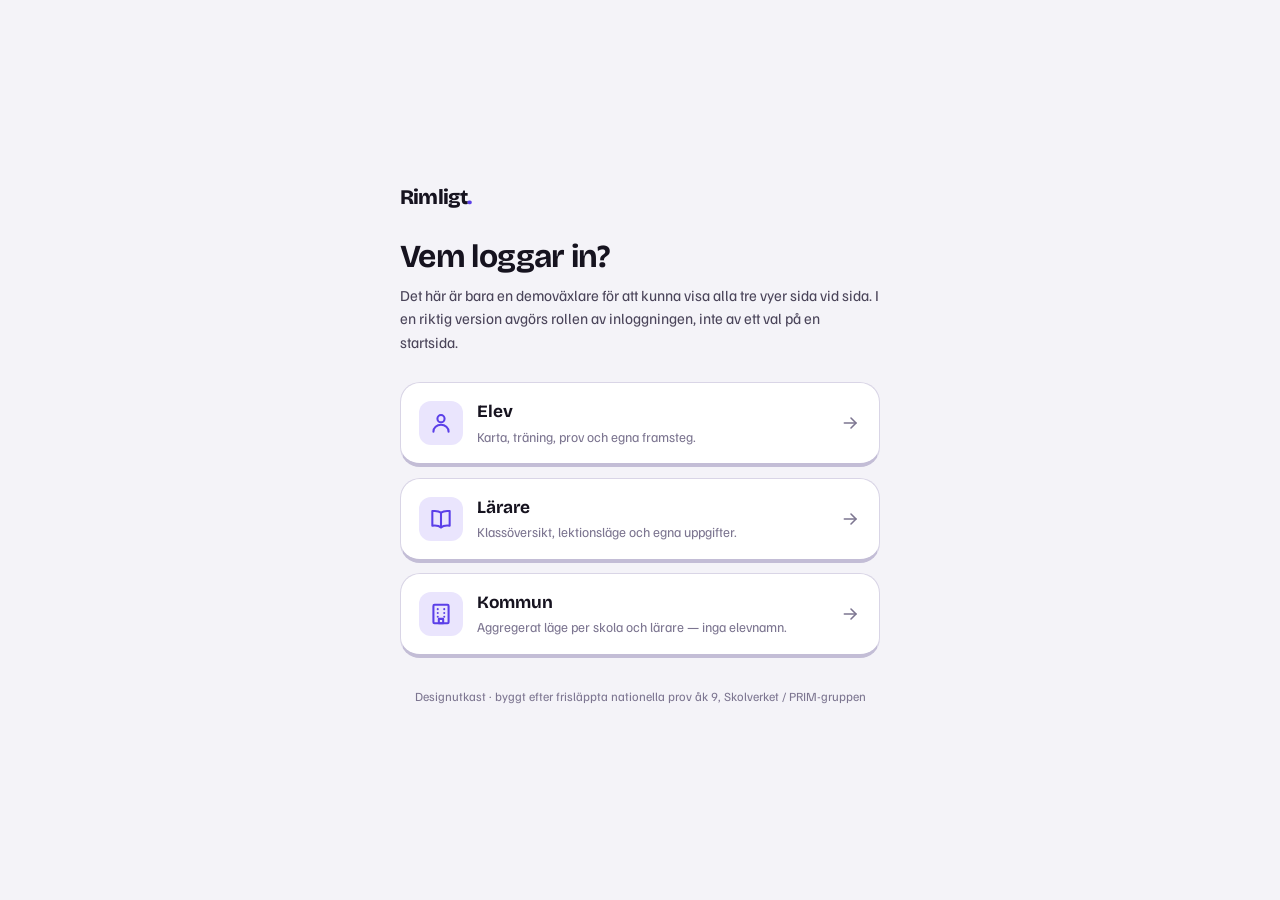
==== index.html @ 4324af22 "Initial commit: Rimligt — matteapp för åk 7–9 (designutkast) Tre separata mini-appar (elev/lärare/ko" ====
<!DOCTYPE html>
<html lang="sv">
<head>
<meta charset="utf-8">
<meta name="viewport" content="width=device-width, initial-scale=1, viewport-fit=cover">
<meta name="description" content="Rimligt — matteapp för åk 7–9, kopplad till Lgr22. Designutkast.">
<meta name="color-scheme" content="light dark">
<title>Rimligt — välj vy</title>

<link rel="preconnect" href="https://fonts.googleapis.com">
<link rel="preconnect" href="https://fonts.gstatic.com" crossorigin>
<link rel="stylesheet" href="https://fonts.googleapis.com/css2?family=Bricolage+Grotesque:opsz,wght@12..96,600;12..96,700;12..96,800&family=Familjen+Grotesk:wght@400;500;600;700&family=JetBrains+Mono:wght@400;700&display=swap">

<link rel="stylesheet" href="css/stil.css">
<link rel="icon" href="data:image/svg+xml,<svg xmlns='http://www.w3.org/2000/svg' viewBox='0 0 100 100'><text y='.9em' font-size='90'>🧮</text></svg>">
</head>
<body>

<div class="hub">
  <div class="hub-inner">
    <div class="hub-markesnamn">Rimligt<i>.</i></div>
    <h1 class="hub-rubrik">Vem loggar in?</h1>
    <p class="hub-under">
      Det här är bara en demoväxlare för att kunna visa alla tre vyer sida vid sida.
      I en riktig version avgörs rollen av inloggningen, inte av ett val på en startsida.
    </p>

    <div class="hub-kort">
      <a class="hub-lank" href="elev/">
        <span class="hub-ikon" id="ik-elev"></span>
        <span class="hub-txt">
          <b>Elev</b>
          <small>Karta, träning, prov och egna framsteg.</small>
        </span>
        <span class="hub-pil" id="ik-pil-1"></span>
      </a>
      <a class="hub-lank" href="larare/">
        <span class="hub-ikon" id="ik-larare"></span>
        <span class="hub-txt">
          <b>Lärare</b>
          <small>Klassöversikt, lektionsläge och egna uppgifter.</small>
        </span>
        <span class="hub-pil" id="ik-pil-2"></span>
      </a>
      <a class="hub-lank" href="kommun/">
        <span class="hub-ikon" id="ik-kommun"></span>
        <span class="hub-txt">
          <b>Kommun</b>
          <small>Aggregerat läge per skola och lärare — inga elevnamn.</small>
        </span>
        <span class="hub-pil" id="ik-pil-3"></span>
      </a>
    </div>

    <p class="hub-fotnot">Designutkast · byggt efter frisläppta nationella prov åk 9, Skolverket / PRIM-gruppen</p>
  </div>
</div>

<script src="js/ikoner.js"></script>
<script>
  document.getElementById('ik-elev').append(ikon('anvandare', 26));
  document.getElementById('ik-larare').append(ikon('bok', 26));
  document.getElementById('ik-kommun').append(ikon('byggnad', 26));
  ['ik-pil-1','ik-pil-2','ik-pil-3'].forEach(id => document.getElementById(id).append(ikon('pilHoger', 20)));
</script>
</body>
</html>
---- css/stil.css ----
/* ==========================================================================
   RIMLIGT — utseende
   Allt färg- och formspråk styrs av variablerna längst upp. Vill du ändra
   känslan: ändra --primar och --radie, så följer resten med.
   ========================================================================== */

:root{
  /* ljust tema */
  --bg:#F4F3F8;
  --yta:#FFFFFF;
  --yta-2:#ECEAF4;
  --yta-3:#DFDCEC;
  --text:#16131F;
  --text-2:#4A4459;
  --text-3:#7C7590;
  --linje:#D9D5E6;
  --linje-stark:#C3BDD6;

  --primar:#5B3FE8;
  --primar-djup:#3B22B8;
  --primar-mjuk:#EAE5FD;
  --primar-text:#FFFFFF;

  --ratt:#0FA97A;
  --ratt-djup:#0A7D59;
  --ratt-mjuk:#DCF6EE;

  --fel:#E8365C;
  --fel-djup:#B4213F;
  --fel-mjuk:#FDE4EA;

  --guld:#F0A317;
  --guld-mjuk:#FDF0D9;

  --radie:20px;
  --radie-s:12px;
  --knapp-djup:4px;

  --display:"Bricolage Grotesque","Familjen Grotesk",system-ui,sans-serif;
  --ui:"Familjen Grotesk",system-ui,-apple-system,"Segoe UI",sans-serif;
  --mono:"JetBrains Mono",ui-monospace,Consolas,monospace;
}

@media (prefers-color-scheme:dark){
  :root:not([data-tema="ljust"]){
    --bg:#0E0C16;
    --yta:#191527;
    --yta-2:#221D33;
    --yta-3:#2E2744;
    --text:#F2F0F8;
    --text-2:#BDB6D0;
    --text-3:#8C84A3;
    --linje:#2E2844;
    --linje-stark:#43395F;

    --primar:#8B72FF;
    --primar-djup:#5B3FE8;
    --primar-mjuk:#221C3D;
    --primar-text:#0E0C16;

    --ratt:#2DD69C;
    --ratt-djup:#12A377;
    --ratt-mjuk:#102E26;

    --fel:#FF6B8A;
    --fel-djup:#D63E63;
    --fel-mjuk:#33141F;

    --guld:#FFC24D;
    --guld-mjuk:#2E2210;
  }
}
:root[data-tema="morkt"]{
  --bg:#0E0C16; --yta:#191527; --yta-2:#221D33; --yta-3:#2E2744;
  --text:#F2F0F8; --text-2:#BDB6D0; --text-3:#8C84A3;
  --linje:#2E2844; --linje-stark:#43395F;
  --primar:#8B72FF; --primar-djup:#5B3FE8; --primar-mjuk:#221C3D; --primar-text:#0E0C16;
  --ratt:#2DD69C; --ratt-djup:#12A377; --ratt-mjuk:#102E26;
  --fel:#FF6B8A; --fel-djup:#D63E63; --fel-mjuk:#33141F;
  --guld:#FFC24D; --guld-mjuk:#2E2210;
}

*{box-sizing:border-box}
html,body{height:100%}
body{
  margin:0;background:var(--bg);color:var(--text);
  font-family:var(--ui);font-size:16px;line-height:1.5;
  -webkit-font-smoothing:antialiased;
  overscroll-behavior-y:none;
}
h1,h2,h3,h4{font-family:var(--display);margin:0;letter-spacing:-.02em;line-height:1.12;text-wrap:balance}
button{font-family:inherit;font-size:inherit;color:inherit}
:focus-visible{outline:3px solid var(--primar);outline-offset:3px;border-radius:6px}
.dold{display:none!important}
.endast-skarmlasare{
  position:absolute;width:1px;height:1px;padding:0;margin:-1px;
  overflow:hidden;clip:rect(0 0 0 0);white-space:nowrap;border:0;
}

/* ====================== APPSKAL ====================== */
#app{min-height:100%;display:flex;flex-direction:column}
.sida{
  flex:1;width:100%;max-width:760px;margin:0 auto;
  padding:0 1rem 6.5rem;
}
.sida.bred{max-width:1180px}

/* ---- topprad ---- */
.topp{
  position:sticky;top:0;z-index:40;background:var(--bg);
  border-bottom:1px solid var(--linje);
}
.topp-inner{
  max-width:760px;margin:0 auto;padding:.7rem 1rem;
  display:flex;align-items:center;gap:.55rem;
}
.sida.bred ~ .topp .topp-inner,.topp-inner.bred{max-width:1180px}
.markesnamn{
  font-family:var(--display);font-weight:800;font-size:1.15rem;letter-spacing:-.04em;
  color:var(--text);text-decoration:none;margin-right:auto;display:flex;align-items:baseline;gap:.3rem;
}
.markesnamn i{font-style:normal;color:var(--primar)}
.statchip{
  display:inline-flex;align-items:center;gap:.3rem;
  font-family:var(--mono);font-size:.8rem;font-weight:700;
  background:var(--yta);border:1.5px solid var(--linje);
  padding:.3rem .55rem;border-radius:999px;font-variant-numeric:tabular-nums;
}
.statchip.streak{color:var(--guld);border-color:var(--guld)}
.statchip.xp{color:var(--primar);border-color:var(--primar)}
.ikonknapp{
  background:var(--yta);border:1.5px solid var(--linje);border-radius:999px;
  width:34px;height:34px;display:grid;place-items:center;cursor:pointer;padding:0;
}
.ikonknapp:hover{border-color:var(--primar-djup)}

/* ---- bottennavigering ---- */
.botten{
  position:fixed;bottom:0;left:0;right:0;z-index:45;
  background:var(--yta);border-top:1px solid var(--linje);
  padding:.35rem .5rem calc(.35rem + env(safe-area-inset-bottom));
}
.botten-inner{
  max-width:760px;margin:0 auto;display:grid;grid-template-columns:repeat(4,1fr);gap:.25rem;
}
.navknapp{
  background:none;border:0;cursor:pointer;border-radius:var(--radie-s);
  padding:.45rem .2rem .4rem;display:grid;justify-items:center;gap:.15rem;
  font-size:.68rem;font-weight:600;color:var(--text-3);
}
.navknapp svg{width:22px;height:22px}
.navknapp[aria-current="page"]{color:var(--primar);background:var(--primar-mjuk)}

/* ====================== BYGGSTENAR ====================== */
.kort{
  background:var(--yta);border:1.5px solid var(--linje);border-radius:var(--radie);
  padding:1.1rem 1.15rem;
}
.knapp{
  display:inline-flex;align-items:center;justify-content:center;gap:.45rem;
  font-family:var(--display);font-weight:700;font-size:1rem;letter-spacing:-.01em;
  padding:.8rem 1.3rem;border-radius:var(--radie-s);cursor:pointer;
  background:var(--primar);color:var(--primar-text);
  border:0;border-bottom:var(--knapp-djup) solid var(--primar-djup);
  text-decoration:none;
}
.knapp:active{transform:translateY(var(--knapp-djup));border-bottom-width:0;margin-bottom:var(--knapp-djup)}
.knapp.bred{width:100%}
.knapp.stor{font-size:1.1rem;padding:1rem 1.4rem}
.knapp.tyst{
  background:var(--yta);color:var(--text);
  border:1.5px solid var(--linje);border-bottom:var(--knapp-djup) solid var(--linje-stark);
}
.knapp.gron{background:var(--ratt);border-bottom-color:var(--ratt-djup);color:#fff}
.knapp:disabled{opacity:.45;cursor:not-allowed;transform:none}
.knapp.liten{font-size:.85rem;padding:.5rem .85rem;--knapp-djup:3px}

.etikett{
  font-family:var(--mono);font-size:.66rem;font-weight:700;
  letter-spacing:.11em;text-transform:uppercase;color:var(--text-3);
}
.fm-chip{
  font-family:var(--mono);font-size:.66rem;font-weight:700;
  background:var(--yta-2);color:var(--text-2);
  padding:.13rem .38rem;border-radius:5px;
}
.eca-chip{
  font-family:var(--mono);font-size:.68rem;font-weight:700;
  border:1.5px solid var(--primar);color:var(--primar);
  padding:.05rem .35rem;border-radius:5px;font-variant-numeric:tabular-nums;
}

/* ====================== KARTAN ====================== */
.karta-topp{padding:1.35rem 0 .5rem}
.halsning{font-size:1.65rem;font-weight:800;margin-bottom:.15rem}
.halsning-under{color:var(--text-2);font-size:.95rem}

.malrad{
  display:flex;align-items:center;gap:.7rem;margin:1rem 0 1.4rem;
  background:var(--yta);border:1.5px solid var(--linje);border-radius:var(--radie);
  padding:.85rem 1rem;
}
.malring{
  --p:0;
  width:46px;height:46px;border-radius:50%;flex:none;
  background:conic-gradient(var(--primar) calc(var(--p)*1%),var(--yta-2) 0);
  display:grid;place-items:center;
}
.malring::after{
  content:"";width:34px;height:34px;border-radius:50%;background:var(--yta);
  grid-area:1/1;
}
.malring span{
  grid-area:1/1;z-index:1;font-family:var(--mono);font-size:.72rem;font-weight:700;
}
.malrad-text{flex:1;min-width:0}
.malrad-text b{display:block;font-family:var(--display);font-size:1rem}
.malrad-text small{color:var(--text-3);font-size:.83rem}

.uppdrag{display:grid;gap:.6rem;margin-bottom:1.75rem}
.uppdragskort{
  display:flex;align-items:center;gap:.85rem;text-align:left;width:100%;
  background:var(--yta);border:1.5px solid var(--linje);
  border-bottom:var(--knapp-djup) solid var(--linje-stark);
  border-radius:var(--radie);padding:.9rem 1rem;cursor:pointer;
}
.uppdragskort:hover{border-color:var(--primar);border-bottom-color:var(--primar-djup)}
.uppdragskort.primar{
  background:var(--primar);color:var(--primar-text);
  border-color:var(--primar);border-bottom-color:var(--primar-djup);
}
.uppdragskort.primar .uk-under{color:rgba(255,255,255,.78)}
:root[data-tema="morkt"] .uppdragskort.primar .uk-under,
:root:not([data-tema="ljust"]) .uppdragskort.primar .uk-under{color:rgba(14,12,22,.7)}
.uk-ikon{
  width:38px;height:38px;border-radius:11px;flex:none;display:grid;place-items:center;
  background:var(--yta-2);font-size:1.15rem;
}
.uppdragskort.primar .uk-ikon{background:rgba(255,255,255,.2)}
.uk-txt{flex:1;min-width:0}
.uk-txt b{display:block;font-family:var(--display);font-size:1rem;line-height:1.2}
.uk-under{font-size:.83rem;color:var(--text-3);display:block;margin-top:.1rem}

.omradesrubrik{
  display:flex;align-items:center;gap:.6rem;margin:1.6rem 0 .8rem;
}
.omradesrubrik h2{font-size:1.15rem;font-weight:800}
.omradesrubrik .strec{flex:1;height:1.5px;background:var(--linje)}

.stig{display:grid;gap:.55rem}
.nod{
  display:flex;align-items:center;gap:.85rem;text-align:left;width:100%;
  background:var(--yta);border:1.5px solid var(--linje);border-radius:var(--radie);
  padding:.75rem .9rem;cursor:pointer;
}
.nod:hover{border-color:var(--primar)}
.nod.klar{border-color:var(--ratt)}
.ring{
  width:44px;height:44px;flex:none;border-radius:50%;display:grid;place-items:center;
  --p:0;background:conic-gradient(var(--primar) calc(var(--p)*1%),var(--yta-2) 0);
}
.ring::after{content:"";grid-area:1/1;width:33px;height:33px;border-radius:50%;background:var(--yta)}
.ring b{grid-area:1/1;z-index:1;font-family:var(--mono);font-size:.75rem;font-weight:700}
.nod.klar .ring{background:var(--ratt)}
.nod.klar .ring b{color:var(--ratt)}
.nod-txt{flex:1;min-width:0}
.nod-txt b{display:block;font-family:var(--display);font-size:.98rem;line-height:1.2}
.nod-txt small{color:var(--text-3);font-size:.82rem}
.nod-fm{display:flex;gap:.2rem;flex-wrap:wrap;margin-top:.25rem}

/* ====================== MODAL ====================== */
.overlagg{
  position:fixed;inset:0;z-index:60;background:rgba(10,8,18,.55);
  display:flex;align-items:flex-end;justify-content:center;padding:0;
}
@media (min-width:640px){.overlagg{align-items:center;padding:1rem}}
.ark{
  background:var(--yta);border-radius:var(--radie) var(--radie) 0 0;
  width:100%;max-width:520px;padding:1.3rem 1.2rem 1.5rem;
  border:1.5px solid var(--linje);border-bottom:0;
  max-height:88vh;overflow-y:auto;
}
@media (min-width:640px){.ark{border-radius:var(--radie);border-bottom:1.5px solid var(--linje)}}
.ark h2{font-size:1.35rem;margin-bottom:.25rem}
.ark .centralt{
  font-size:.83rem;color:var(--text-3);background:var(--yta-2);
  border-radius:var(--radie-s);padding:.6rem .75rem;margin:.85rem 0;
  border-left:3px solid var(--primar);
}
.ark-knappar{display:grid;gap:.55rem;margin-top:1.1rem}

/* ====================== ÖVNING / LEKTION ====================== */
.ovningstopp{
  position:sticky;top:0;z-index:30;background:var(--bg);
  padding:.7rem 0 .6rem;display:flex;align-items:center;gap:.7rem;
}
.stangknapp{
  background:none;border:0;cursor:pointer;color:var(--text-3);
  font-size:1.5rem;line-height:1;padding:.15rem .4rem;border-radius:8px;
}
.stangknapp:hover{color:var(--fel)}
.progressspar{
  flex:1;height:13px;background:var(--yta-2);border-radius:999px;overflow:hidden;
}
.progressfyll{
  height:100%;background:var(--primar);border-radius:999px;width:0%;
  transition:width .28s cubic-bezier(.2,.9,.3,1);
}
.progressfyll.gron{background:var(--ratt)}

.uppgiftsyta{padding:.6rem 0 1rem}
.uppg-meta{display:flex;align-items:center;gap:.4rem;flex-wrap:wrap;margin-bottom:.85rem}
.fraga{
  font-family:var(--display);font-weight:600;font-size:1.28rem;line-height:1.32;
  margin:0 0 1.15rem;
}
@media (min-width:600px){.fraga{font-size:1.42rem}}

/* svarsformer */
.svarsyta{display:grid;gap:.55rem}
.alt{
  display:flex;align-items:center;gap:.7rem;text-align:left;width:100%;
  background:var(--yta);border:2px solid var(--linje);
  border-bottom:var(--knapp-djup) solid var(--linje-stark);
  border-radius:var(--radie-s);padding:.85rem 1rem;cursor:pointer;
  font-size:1rem;
}
.alt:hover:not(:disabled){border-color:var(--primar)}
.alt .tangent{
  font-family:var(--mono);font-size:.72rem;font-weight:700;color:var(--text-3);
  border:1.5px solid var(--linje);border-radius:6px;padding:.05rem .32rem;flex:none;
}
.alt.vald{border-color:var(--primar);background:var(--primar-mjuk)}
.alt.vald .tangent{border-color:var(--primar);color:var(--primar)}
.alt.ratt{border-color:var(--ratt);background:var(--ratt-mjuk)}
.alt.fel{border-color:var(--fel);background:var(--fel-mjuk)}
.alt:disabled{cursor:default}

.svarsfalt{
  display:flex;align-items:center;gap:.6rem;
}
.svarsfalt input{
  font-family:var(--mono);font-size:1.45rem;font-weight:700;
  width:100%;max-width:260px;padding:.7rem .85rem;
  background:var(--yta);color:var(--text);
  border:2px solid var(--linje);border-radius:var(--radie-s);
  text-align:center;
}
.svarsfalt input:focus{border-color:var(--primar);outline:none}
.svarsfalt input.ratt{border-color:var(--ratt);background:var(--ratt-mjuk)}
.svarsfalt input.fel{border-color:var(--fel);background:var(--fel-mjuk)}
.svarsfalt .enhet{font-size:1rem;color:var(--text-2);font-weight:600}
.hjalptext{font-size:.82rem;color:var(--text-3);margin-top:.4rem}

/* uppställning */
.uppst-yta{display:flex;justify-content:center;padding:.4rem 0 .2rem}
.uppst{
  display:grid;gap:4px;font-family:var(--mono);
  background:var(--yta);border:1.5px solid var(--linje);
  border-radius:var(--radie-s);padding:.9rem 1rem;
}
.uppst-rad{display:grid;gap:4px;align-items:center}
.uppst-op{
  font-family:var(--mono);font-size:1.3rem;font-weight:700;color:var(--text-2);
  display:grid;place-items:center;
}
.uppst-cell{
  width:42px;height:48px;display:grid;place-items:center;
  font-family:var(--mono);font-size:1.4rem;font-weight:700;
}
.uppst-cell.fast{color:var(--text)}
.uppst-cell.tom{}
.uppst input{
  width:42px;height:48px;padding:0;text-align:center;
  font-family:var(--mono);font-size:1.4rem;font-weight:700;
  background:var(--yta-2);color:var(--text);
  border:2px solid var(--linje);border-radius:9px;
}
.uppst input:focus{border-color:var(--primar);background:var(--primar-mjuk);outline:none}
.uppst input.minne{
  width:42px;height:26px;font-size:.85rem;
  background:var(--guld-mjuk);border-color:transparent;color:var(--guld);
}
.uppst input.minne:focus{border-color:var(--guld)}
.uppst input.ratt{border-color:var(--ratt);background:var(--ratt-mjuk);color:var(--ratt-djup)}
.uppst input.fel{border-color:var(--fel);background:var(--fel-mjuk);color:var(--fel-djup)}
.uppst-strec{height:3px;background:var(--text);border-radius:2px;margin:2px 0}
.knappsats{
  display:grid;grid-template-columns:repeat(5,1fr);gap:.4rem;
  max-width:340px;margin:.9rem auto 0;
}
.knappsats button{
  font-family:var(--mono);font-size:1.1rem;font-weight:700;
  padding:.6rem 0;border-radius:10px;cursor:pointer;
  background:var(--yta);color:var(--text);
  border:1.5px solid var(--linje);border-bottom:3px solid var(--linje-stark);
}
.knappsats button:active{transform:translateY(3px);border-bottom-width:0;margin-bottom:3px}
.knappsats button.rensa{color:var(--fel);grid-column:span 2}

/* ---- rimlighetssteget ---- */
.rimlighet-ruta{
  background:var(--guld-mjuk);border:1.5px solid var(--guld);
  border-radius:var(--radie);padding:1rem 1.1rem;margin-bottom:1.1rem;
}
.rimlighet-ruta .etikett{color:var(--guld)}
.rimlighet-ruta h3{font-size:1.05rem;margin:.3rem 0 .8rem}

/* ---- ledtrådar ---- */
.ledtrad{
  background:var(--primar-mjuk);border-left:3px solid var(--primar);
  border-radius:0 var(--radie-s) var(--radie-s) 0;
  padding:.75rem .9rem;margin-top:.7rem;font-size:.95rem;
}
.ledtrad .etikett{color:var(--primar);display:block;margin-bottom:.2rem}
.losningsruta{
  background:var(--yta-2);border-radius:var(--radie-s);
  padding:.85rem 1rem;margin-top:.8rem;
}
.losningsruta .etikett{display:block;margin-bottom:.45rem}
.losningsruta ol{margin:0;padding-left:1.2rem;font-family:var(--mono);font-size:.88rem;line-height:1.75}
.losningsruta li::marker{color:var(--text-3)}
.kalla{font-size:.75rem;color:var(--text-3);margin-top:.7rem;font-style:italic}

/* ---- responsraden ---- */
.respons{
  position:fixed;left:0;right:0;bottom:0;z-index:50;
  background:var(--yta);border-top:2px solid var(--linje);
  padding:.9rem 1rem calc(1rem + env(safe-area-inset-bottom));
  transform:translateY(102%);
}
.respons.visas{transform:translateY(0)}
@media (prefers-reduced-motion:no-preference){
  .respons{transition:transform .22s cubic-bezier(.2,.9,.3,1)}
}
.respons.ratt{background:var(--ratt-mjuk);border-top-color:var(--ratt)}
.respons.fel{background:var(--fel-mjuk);border-top-color:var(--fel)}
.respons-inner{
  max-width:760px;margin:0 auto;display:flex;align-items:center;gap:1rem;flex-wrap:wrap;
}
.respons-txt{flex:1;min-width:180px}
.respons-txt b{font-family:var(--display);font-size:1.15rem;display:block}
.respons-txt span{font-size:.9rem;color:var(--text-2)}
.respons.ratt .respons-txt b{color:var(--ratt-djup)}
.respons.fel .respons-txt b{color:var(--fel-djup)}
.xp-pop{
  font-family:var(--mono);font-weight:700;font-size:.95rem;color:var(--ratt-djup);
  background:var(--yta);border-radius:999px;padding:.2rem .6rem;border:1.5px solid var(--ratt);
}

.verktygsrad{display:flex;gap:.5rem;flex-wrap:wrap;margin-top:1rem}

/* ====================== LEKTION ====================== */
.steg-kort{margin-bottom:1rem}
.steg-kort h3{font-size:1.2rem;margin-bottom:.5rem}
.steg-kort p{margin:0 0 .9rem;color:var(--text-2)}
.exempel{
  font-family:var(--mono);font-size:.95rem;line-height:1.9;
  background:var(--yta-2);border-radius:var(--radie-s);padding:.8rem 1rem;
  white-space:pre-wrap;
}
.stegprickar{display:flex;gap:.3rem;justify-content:center;margin:1.2rem 0}
.stegprick{width:8px;height:8px;border-radius:50%;background:var(--linje-stark)}
.stegprick.aktiv{background:var(--primar);width:22px;border-radius:999px}

/* ====================== PROV ====================== */
.provlage .topp,.provlage .botten{display:none}
.provtopp{
  position:sticky;top:0;z-index:30;background:var(--bg);
  border-bottom:1.5px solid var(--linje);
  padding:.7rem 0;display:flex;align-items:center;gap:.8rem;
}
.timer{
  font-family:var(--mono);font-weight:700;font-size:1rem;
  font-variant-numeric:tabular-nums;
}
.timer.brannande{color:var(--fel)}
.provnummer{font-family:var(--mono);font-size:.85rem;color:var(--text-3);margin-left:auto}

.resultatkort{margin-bottom:1rem}
.resultat-stor{
  font-family:var(--mono);font-size:2.6rem;font-weight:700;line-height:1;
  color:var(--primar);
}
.stapelrad{display:grid;gap:.6rem;margin-top:.9rem}
.stapel{display:grid;grid-template-columns:6.5rem 1fr 3.2rem;gap:.6rem;align-items:center;font-size:.87rem}
.stapel-spar{height:12px;background:var(--yta-2);border-radius:999px;overflow:hidden}
.stapel-fyll{height:100%;background:var(--primar);border-radius:999px}
.stapel b{font-family:var(--mono);font-size:.8rem;text-align:right;font-variant-numeric:tabular-nums}

.facit{display:grid;gap:.5rem;margin-top:.8rem}
.facitrad{
  background:var(--yta);border:1.5px solid var(--linje);
  border-left:4px solid var(--fel);border-radius:var(--radie-s);
  padding:.65rem .85rem;font-size:.9rem;
}
.facitrad.ok{border-left-color:var(--ratt)}
.facitrad b{font-family:var(--display);display:block;font-size:.95rem;margin-bottom:.15rem}
.facitrad small{color:var(--text-3)}

/* ====================== FRAMSTEG ====================== */
.formageruta{margin-bottom:1rem}
.formagestapel{display:grid;grid-template-columns:auto 1fr auto;gap:.7rem;align-items:center;padding:.5rem 0}
.formagestapel + .formagestapel{border-top:1px solid var(--linje)}
.formagestapel .kod{
  font-family:var(--mono);font-weight:700;font-size:.8rem;
  width:26px;height:26px;display:grid;place-items:center;border-radius:7px;
  background:var(--primar-mjuk);color:var(--primar);
}
.formagestapel .namn{font-size:.92rem}
.formagestapel .namn small{display:block;color:var(--text-3);font-size:.76rem}
.formagestapel .varde{font-family:var(--mono);font-weight:700;font-size:.85rem;font-variant-numeric:tabular-nums}

.veckorad{display:flex;gap:.35rem;margin-top:.8rem}
.dagsruta{
  flex:1;aspect-ratio:1;border-radius:9px;background:var(--yta-2);
  display:grid;place-items:center;font-family:var(--mono);font-size:.68rem;color:var(--text-3);
}
.dagsruta.klar{background:var(--guld);color:#3a2500;font-weight:700}
.dagsruta.idag{outline:2px solid var(--primar);outline-offset:1px}

/* ====================== LÄRARPANEL ====================== */
.larartopp{display:flex;align-items:flex-end;gap:1rem;flex-wrap:wrap;padding:1.3rem 0 1rem}
.larartopp h1{font-size:1.7rem}
.kodruta{
  font-family:var(--mono);font-weight:700;font-size:1.25rem;letter-spacing:.12em;
  background:var(--primar-mjuk);color:var(--primar);
  border:2px dashed var(--primar);border-radius:var(--radie-s);
  padding:.5rem .9rem;
}
.flikar{display:flex;gap:.4rem;margin:1rem 0;flex-wrap:wrap}
.flik{
  background:var(--yta);border:1.5px solid var(--linje);border-radius:999px;
  padding:.45rem .95rem;cursor:pointer;font-size:.88rem;font-weight:600;
}
.flik[aria-selected="true"]{background:var(--primar);color:var(--primar-text);border-color:var(--primar)}

.tabellrullare{overflow-x:auto;border:1.5px solid var(--linje);border-radius:var(--radie);background:var(--yta)}
table.klass{border-collapse:collapse;width:100%;font-size:.85rem;min-width:560px}
table.klass th,table.klass td{padding:.5rem .6rem;text-align:left;border-bottom:1px solid var(--linje)}
table.klass thead th{
  font-family:var(--mono);font-size:.64rem;letter-spacing:.09em;text-transform:uppercase;
  color:var(--text-3);font-weight:400;background:var(--yta-2);position:sticky;top:0;
}
table.klass tbody tr:last-child td{border-bottom:0}
table.klass tbody tr.jag{background:var(--primar-mjuk)}
table.klass td.namn{font-weight:600;white-space:nowrap}
.niv{
  display:inline-grid;place-items:center;width:30px;height:26px;border-radius:7px;
  font-family:var(--mono);font-size:.75rem;font-weight:700;
}
.niv.n0{background:var(--yta-2);color:var(--text-3)}
.niv.n1,.niv.n2{background:var(--fel-mjuk);color:var(--fel-djup)}
.niv.n3{background:var(--guld-mjuk);color:var(--guld)}
.niv.n4,.niv.n5{background:var(--ratt-mjuk);color:var(--ratt-djup)}
.senast{color:var(--text-3);font-size:.78rem;white-space:nowrap}

.lektionsvy{text-align:center;padding:1.5rem 0}
.lektionsvy .fraga{font-size:1.8rem}
.svarsfordelning{display:grid;gap:.5rem;max-width:460px;margin:1rem auto 0}
.fordelningsrad{display:grid;grid-template-columns:1fr 3rem;gap:.6rem;align-items:center}
.fordelningsstapel{height:34px;background:var(--yta-2);border-radius:9px;position:relative;overflow:hidden}
.fordelningsfyll{height:100%;background:var(--primar);border-radius:9px}
.fordelningsfyll.ratt{background:var(--ratt)}
.fordelningsrad .txt{
  position:absolute;left:.7rem;top:50%;transform:translateY(-50%);
  font-size:.88rem;font-weight:600;z-index:1;
}

/* ====================== ÖVRIGT ====================== */
.tomtext{color:var(--text-3);text-align:center;padding:2.5rem 1rem;font-size:.92rem}
.notis{
  background:var(--guld-mjuk);border:1.5px solid var(--guld);border-radius:var(--radie-s);
  padding:.75rem .9rem;font-size:.87rem;margin-bottom:1rem;
}
.notis b{color:var(--guld)}
.installningsrad{
  display:flex;align-items:center;justify-content:space-between;gap:1rem;
  padding:.7rem 0;border-bottom:1px solid var(--linje);
}
.installningsrad:last-child{border-bottom:0}
.installningsrad span{font-size:.94rem}
.vippa{
  width:50px;height:29px;border-radius:999px;background:var(--yta-3);
  border:0;cursor:pointer;padding:3px;display:flex;flex:none;
}
.vippa[aria-checked="true"]{background:var(--ratt);justify-content:flex-end}
.vippa i{width:23px;height:23px;border-radius:50%;background:#fff;display:block}

@media (prefers-reduced-motion:no-preference){
  .pulsa{animation:pulsa .34s ease}
  @keyframes pulsa{0%{transform:scale(1)}45%{transform:scale(1.06)}100%{transform:scale(1)}}
  .skaka{animation:skaka .3s ease}
  @keyframes skaka{0%,100%{transform:translateX(0)}25%{transform:translateX(-5px)}75%{transform:translateX(5px)}}
  .knapp,.alt,.nod,.uppdragskort{transition:border-color .12s ease,transform .06s ease}
}

/* ====================== HUB (rollväxlare) ====================== */
.hub{min-height:100%;display:flex;align-items:center;justify-content:center;padding:2rem 1rem}
.hub-inner{max-width:480px;width:100%}
.hub-markesnamn{
  font-family:var(--display);font-weight:800;font-size:1.3rem;letter-spacing:-.04em;
  color:var(--text);margin-bottom:1.6rem;
}
.hub-markesnamn i{font-style:normal;color:var(--primar)}
.hub-rubrik{font-size:2rem;margin-bottom:.5rem}
.hub-under{color:var(--text-2);font-size:.95rem;margin:0 0 1.8rem;line-height:1.55}
.hub-kort{display:grid;gap:.65rem}
.hub-lank{
  display:flex;align-items:center;gap:.9rem;text-decoration:none;color:var(--text);
  background:var(--yta);border:1.5px solid var(--linje);
  border-bottom:var(--knapp-djup) solid var(--linje-stark);
  border-radius:var(--radie);padding:1rem 1.1rem;
}
.hub-lank:hover{border-color:var(--primar)}
.hub-ikon{
  width:44px;height:44px;border-radius:12px;flex:none;display:grid;place-items:center;
  background:var(--primar-mjuk);color:var(--primar);
}
.hub-txt{flex:1;min-width:0}
.hub-txt b{display:block;font-family:var(--display);font-size:1.08rem}
.hub-txt small{color:var(--text-3);font-size:.85rem;display:block;margin-top:.1rem}
.hub-pil{color:var(--text-3);display:flex}
.hub-fotnot{color:var(--text-3);font-size:.78rem;margin-top:1.8rem;text-align:center}

/* ====================== VISUALISERINGAR (bråk/tallinje) ====================== */
.visual-yta{display:flex;justify-content:center;margin:.9rem 0}
.visual-brak{width:100%;max-width:280px;color:var(--primar)}
.visual-brak-fyll{fill:var(--primar-mjuk)}
.visual-tallinje{width:100%;max-width:320px;color:var(--text-2)}
.visual-tallinje-siffra{font-family:var(--mono);font-size:9px;fill:var(--text-3);stroke:none}
.visual-tallinje-punkt{fill:var(--primar);stroke:var(--yta);stroke-width:2}

/* ====================== LIKNANDE EXEMPEL (fastnat-flödet) ====================== */
.liknande-exempel{
  background:var(--guld-mjuk);border-left:3px solid var(--guld);
  border-radius:0 var(--radie-s) var(--radie-s) 0;
  padding:.85rem .95rem;margin-top:.8rem;
}
.liknande-exempel .etikett{color:var(--guld);display:block;margin-bottom:.3rem}
.liknande-exempel h4{font-size:1rem;margin-bottom:.4rem}
.liknande-exempel p{margin:0 0 .6rem;font-size:.92rem;color:var(--text-2)}
.liknande-exempel .exempel{background:var(--yta);font-size:.88rem}

/* ====================== UPPSTÄLLNING: strykning & guidat läge ====================== */
.uppst-cell.fast.klickbar{cursor:pointer;border-radius:8px}
.uppst-cell.fast.klickbar:hover{background:var(--yta-2)}
.uppst-cell.fast.struken{position:relative;color:var(--text-3)}
.uppst-cell.fast.struken::after{
  content:"";position:absolute;left:6px;right:6px;top:50%;height:2px;
  background:var(--fel);transform:rotate(-8deg);
}
.uppst input.justering{
  width:42px;height:26px;font-size:.85rem;
  background:var(--fel-mjuk);border-color:transparent;color:var(--fel-djup);
}
.uppst input.justering:focus{border-color:var(--fel)}
.uppst-cell.markerad{
  outline:2px solid var(--primar);outline-offset:2px;border-radius:8px;
  background:var(--primar-mjuk);
}
.uppst input.markerad{outline:2px solid var(--primar);outline-offset:2px}
.guidetext{
  background:var(--primar-mjuk);border-radius:var(--radie-s);
  padding:.75rem .9rem;margin-bottom:.8rem;font-size:.95rem;color:var(--text);
  text-align:center;max-width:340px;
}
.guidetext b{color:var(--primar)}
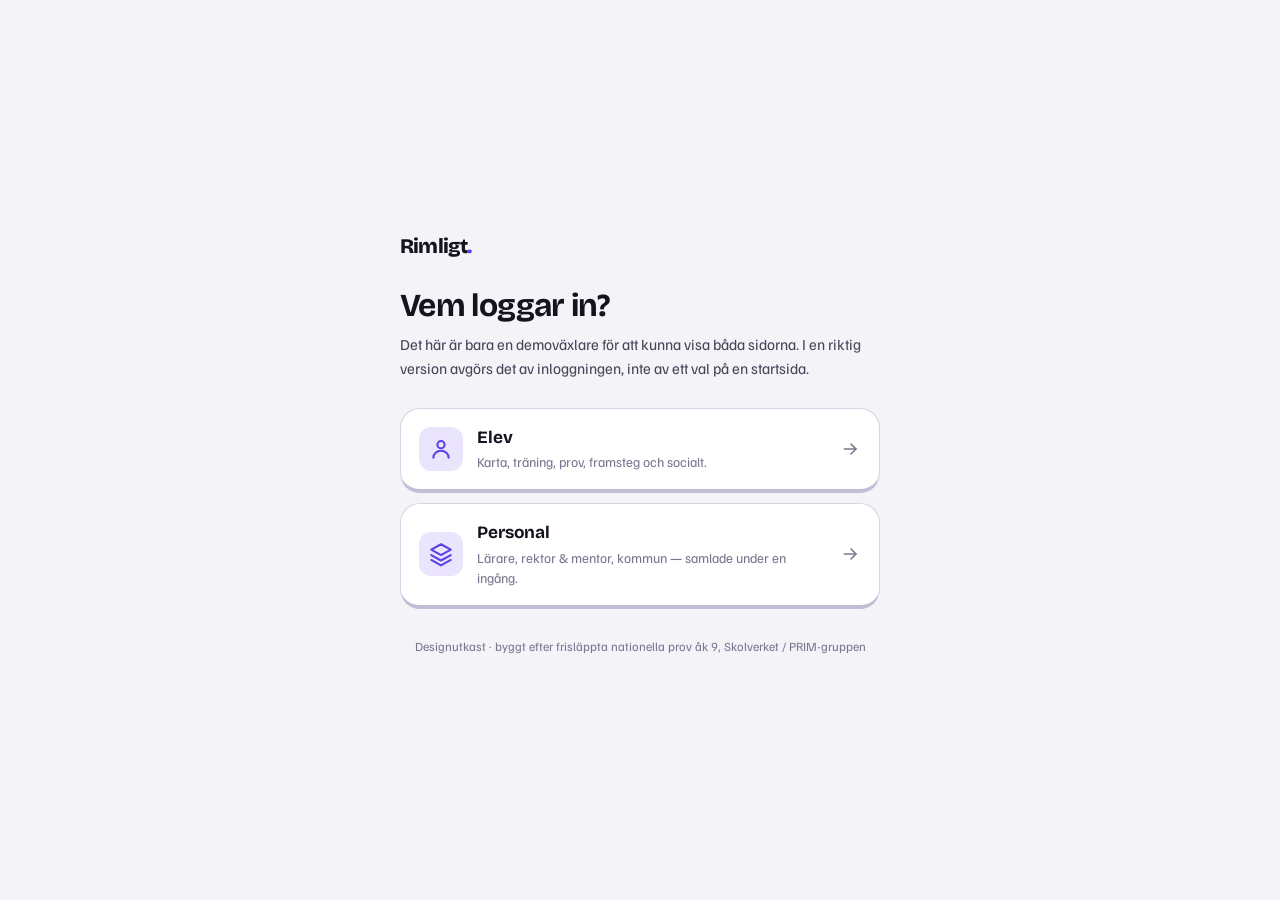
==== commit c806d0b8: "v3: bugfix, historik, prov-ombyggnad, personal/rektor-roller, socialt - Sticky-header-bugg fixad (--" ====
--- a/index.html
+++ b/index.html
@@ -21,8 +21,8 @@
     <div class="hub-markesnamn">Rimligt<i>.</i></div>
     <h1 class="hub-rubrik">Vem loggar in?</h1>
     <p class="hub-under">
-      Det här är bara en demoväxlare för att kunna visa alla tre vyer sida vid sida.
-      I en riktig version avgörs rollen av inloggningen, inte av ett val på en startsida.
+      Det här är bara en demoväxlare för att kunna visa båda sidorna. I en riktig version
+      avgörs det av inloggningen, inte av ett val på en startsida.
     </p>
 
     <div class="hub-kort">
@@ -30,25 +30,17 @@
         <span class="hub-ikon" id="ik-elev"></span>
         <span class="hub-txt">
           <b>Elev</b>
-          <small>Karta, träning, prov och egna framsteg.</small>
+          <small>Karta, träning, prov, framsteg och socialt.</small>
         </span>
         <span class="hub-pil" id="ik-pil-1"></span>
       </a>
-      <a class="hub-lank" href="larare/">
-        <span class="hub-ikon" id="ik-larare"></span>
+      <a class="hub-lank" href="personal/">
+        <span class="hub-ikon" id="ik-personal"></span>
         <span class="hub-txt">
-          <b>Lärare</b>
-          <small>Klassöversikt, lektionsläge och egna uppgifter.</small>
+          <b>Personal</b>
+          <small>Lärare, rektor & mentor, kommun — samlade under en ingång.</small>
         </span>
         <span class="hub-pil" id="ik-pil-2"></span>
-      </a>
-      <a class="hub-lank" href="kommun/">
-        <span class="hub-ikon" id="ik-kommun"></span>
-        <span class="hub-txt">
-          <b>Kommun</b>
-          <small>Aggregerat läge per skola och lärare — inga elevnamn.</small>
-        </span>
-        <span class="hub-pil" id="ik-pil-3"></span>
       </a>
     </div>
 
@@ -59,9 +51,8 @@
 <script src="js/ikoner.js"></script>
 <script>
   document.getElementById('ik-elev').append(ikon('anvandare', 26));
-  document.getElementById('ik-larare').append(ikon('bok', 26));
-  document.getElementById('ik-kommun').append(ikon('byggnad', 26));
-  ['ik-pil-1','ik-pil-2','ik-pil-3'].forEach(id => document.getElementById(id).append(ikon('pilHoger', 20)));
+  document.getElementById('ik-personal').append(ikon('lager', 26));
+  ['ik-pil-1','ik-pil-2'].forEach(id => document.getElementById(id).append(ikon('pilHoger', 20)));
 </script>
 </body>
 </html>
--- a/css/stil.css
+++ b/css/stil.css
@@ -241,6 +241,13 @@
 .uk-txt b{display:block;font-family:var(--display);font-size:1rem;line-height:1.2}
 .uk-under{font-size:.83rem;color:var(--text-3);display:block;margin-top:.1rem}
 
+.filterrad{
+  display:flex;gap:.4rem;overflow-x:auto;padding-bottom:.2rem;margin-bottom:1.1rem;
+  scrollbar-width:none;
+}
+.filterrad::-webkit-scrollbar{display:none}
+.filterrad .knapp{white-space:nowrap;flex:none}
+
 .omradesrubrik{
   display:flex;align-items:center;gap:.6rem;margin:1.6rem 0 .8rem;
 }
@@ -291,7 +298,7 @@
 
 /* ====================== ÖVNING / LEKTION ====================== */
 .ovningstopp{
-  position:sticky;top:0;z-index:30;background:var(--bg);
+  position:sticky;top:var(--topp-h,0px);z-index:30;background:var(--bg);
   padding:.7rem 0 .6rem;display:flex;align-items:center;gap:.7rem;
 }
 .stangknapp{
